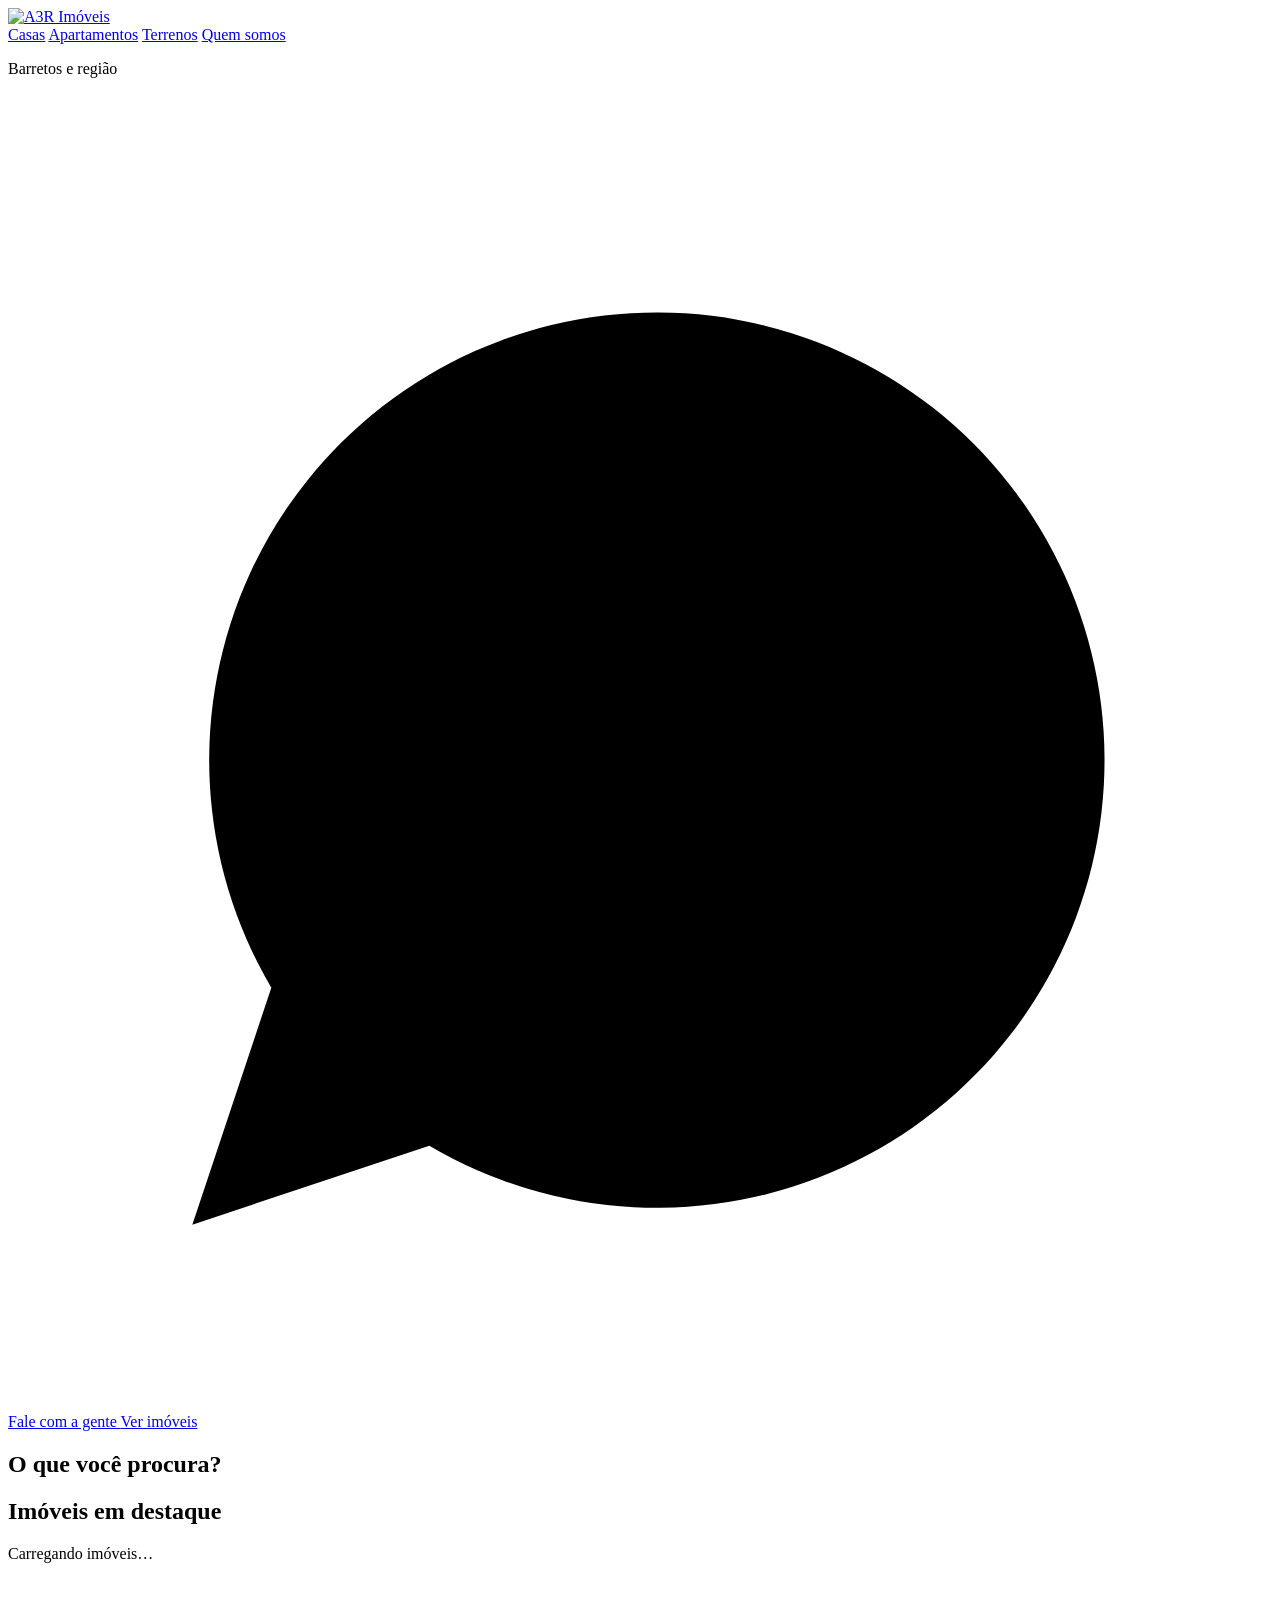
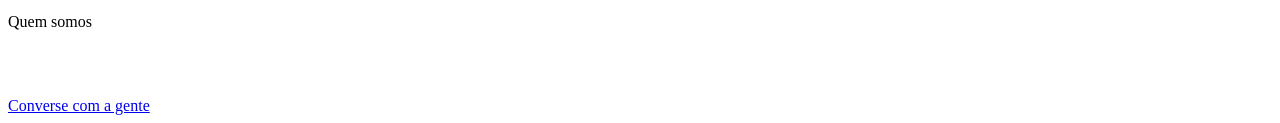
==== index.html @ 54f44afe "Add files via upload" ====
<!doctype html>
<html lang="pt-BR">
<head>
  <meta charset="utf-8">
  <meta name="viewport" content="width=device-width, initial-scale=1">
  <title>A3R Imóveis | Casas, apartamentos e terrenos em Barretos</title>
  <meta name="description" content="Casas, apartamentos e terrenos à venda em Barretos e região. Fale direto com um corretor pelo WhatsApp.">
  <meta property="og:title" content="A3R Imóveis | Barretos - SP">
  <meta property="og:description" content="Casas, apartamentos e terrenos à venda em Barretos e região.">
  <meta property="og:image" content="imagens/logo-horizontal.png">
  <meta property="og:type" content="website">
  <meta name="theme-color" content="#1F2C4C">
  <link rel="icon" href="imagens/icone-32.png" sizes="32x32">
  <link rel="apple-touch-icon" href="imagens/icone-180.png">
  <link rel="preconnect" href="https://fonts.googleapis.com">
  <link rel="preconnect" href="https://fonts.gstatic.com" crossorigin>
  <link href="https://fonts.googleapis.com/css2?family=Plus+Jakarta+Sans:wght@400;500;600;700;800&display=swap" rel="stylesheet">
  <link rel="stylesheet" href="css/estilo.css">
  <script src="js/site.js" defer></script>
</head>
<body data-pagina="inicio">
  <header class="topo">
    <div class="topo-in">
      <a class="marca" href="index.html"><img src="imagens/logo-topo.png" alt="A3R Imóveis"></a>
      <nav class="menu" aria-label="Menu principal">
        <a href="casas.html">Casas</a>
        <a href="apartamentos.html">Apartamentos</a>
        <a href="terrenos.html">Terrenos</a>
        <a href="#quem-somos">Quem somos</a>
      </nav>
    </div>
  </header>

  <main>
    <section class="hero">
      <div class="hero-in">
        <p class="sobretitulo">Barretos e região</p>
        <h1 id="hero-titulo">&nbsp;</h1>
        <p id="hero-texto" class="hero-texto"></p>
        <div class="hero-acoes">
          <a class="botao botao-whats" id="hero-whats" href="#" target="_blank" rel="noopener">
            <svg class="icone" viewBox="0 0 24 24" aria-hidden="true"><path d="M3.5 20.5 5 16a8.5 8.5 0 1 1 3 3z"/><path d="M9 9.5c0 3 2.5 5.5 5.5 5.5l1-1.5-2-1-1 1c-1-.5-2-1.5-2.5-2.5l1-1-1-2z"/></svg>
            Fale com a gente
          </a>
          <a class="botao botao-contorno" href="#destaques-titulo">Ver imóveis</a>
        </div>
      </div>
    </section>

    <section class="secao">
      <div class="conteudo">
        <h2 class="titulo-secao">O que você procura?</h2>
        <div class="categorias" id="categorias"></div>
      </div>
    </section>

    <section class="secao secao-clara">
      <div class="conteudo">
        <h2 class="titulo-secao" id="destaques-titulo">Imóveis em destaque</h2>
        <div id="destaques"><p class="carregando">Carregando imóveis…</p></div>
      </div>
    </section>

    <section class="secao" id="quem-somos">
      <div class="conteudo quem-somos">
        <img src="imagens/icone-512.png" alt="" class="quem-somos-simbolo" loading="lazy">
        <div>
          <p class="sobretitulo">Quem somos</p>
          <h2 class="titulo-secao" id="quem-somos-titulo">&nbsp;</h2>
          <div id="quem-somos-texto"></div>
          <a class="botao botao-whats" id="quem-somos-whats" href="#" target="_blank" rel="noopener">Converse com a gente</a>
        </div>
      </div>
    </section>
  </main>

  <footer class="rodape" id="rodape"></footer>
  <a class="whats-flutuante" id="whats-flutuante" href="#" target="_blank" rel="noopener" aria-label="Fale no WhatsApp"></a>
</body>
</html>
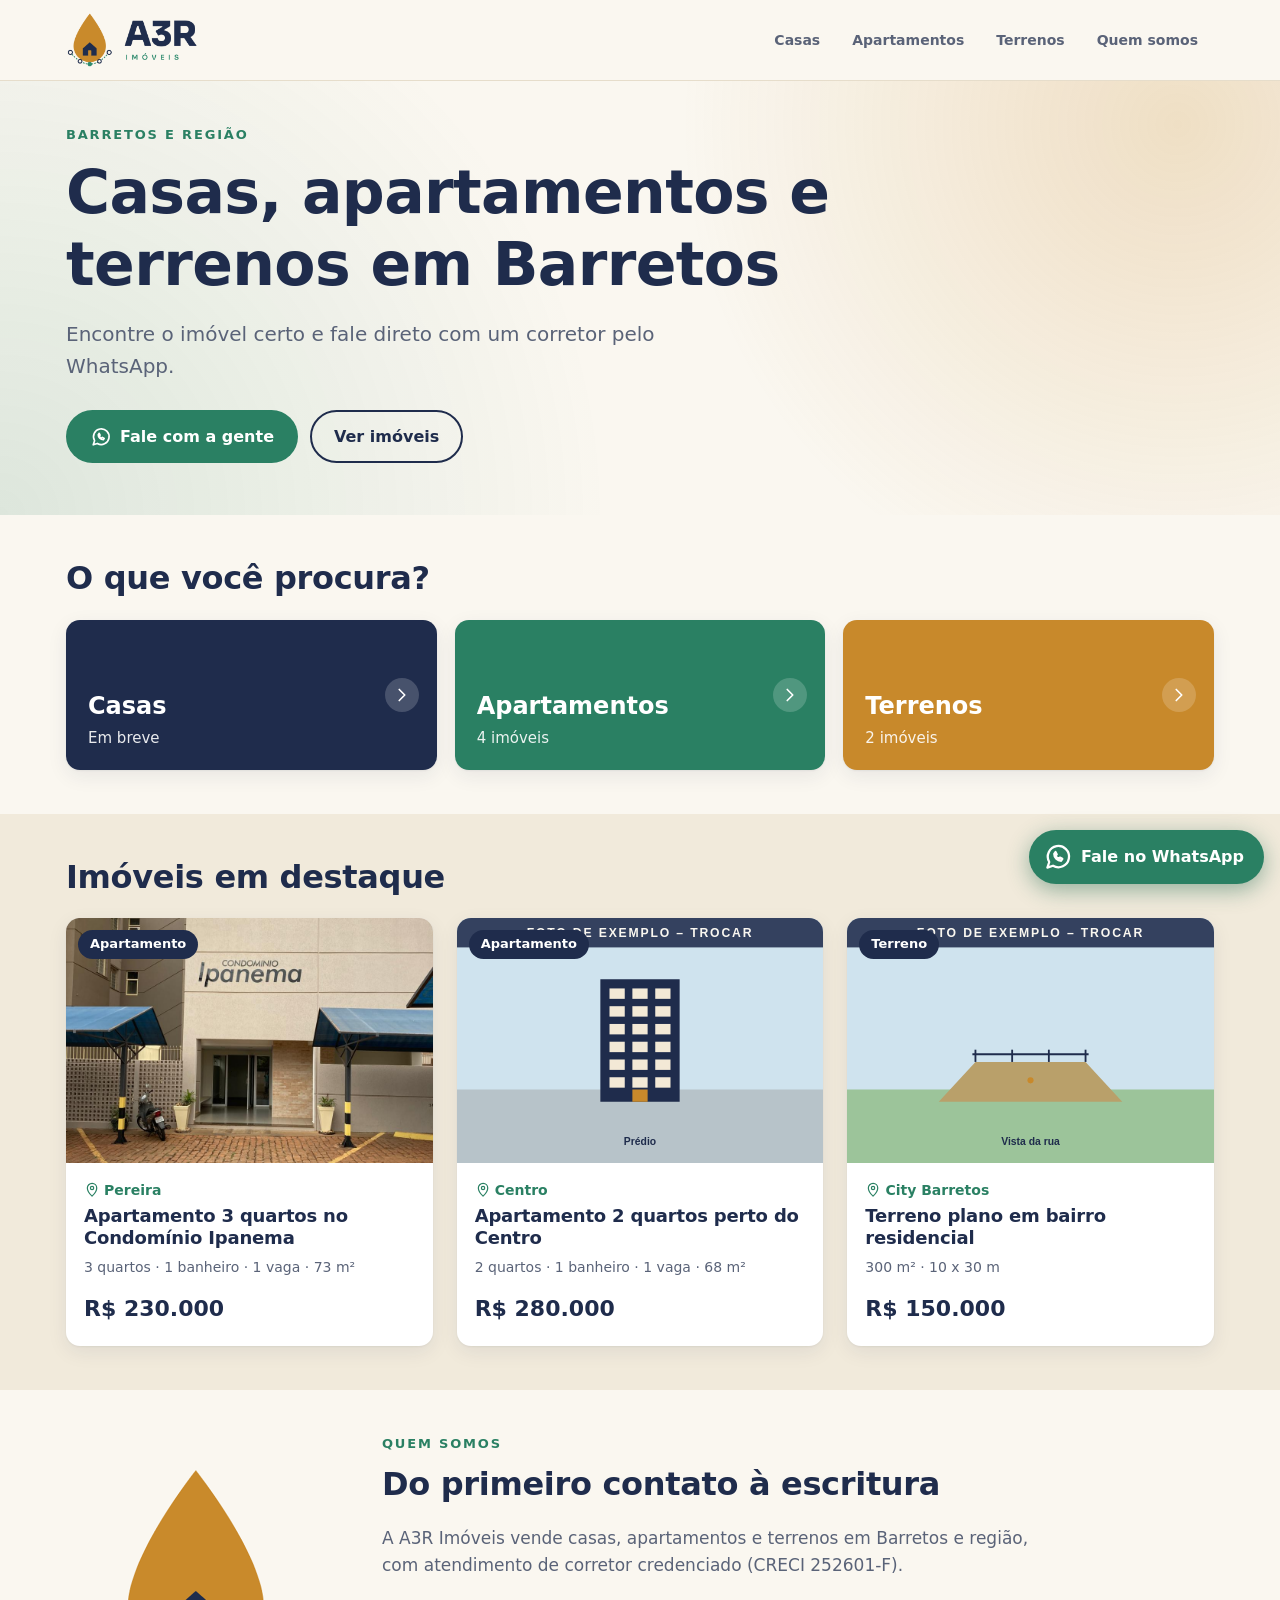
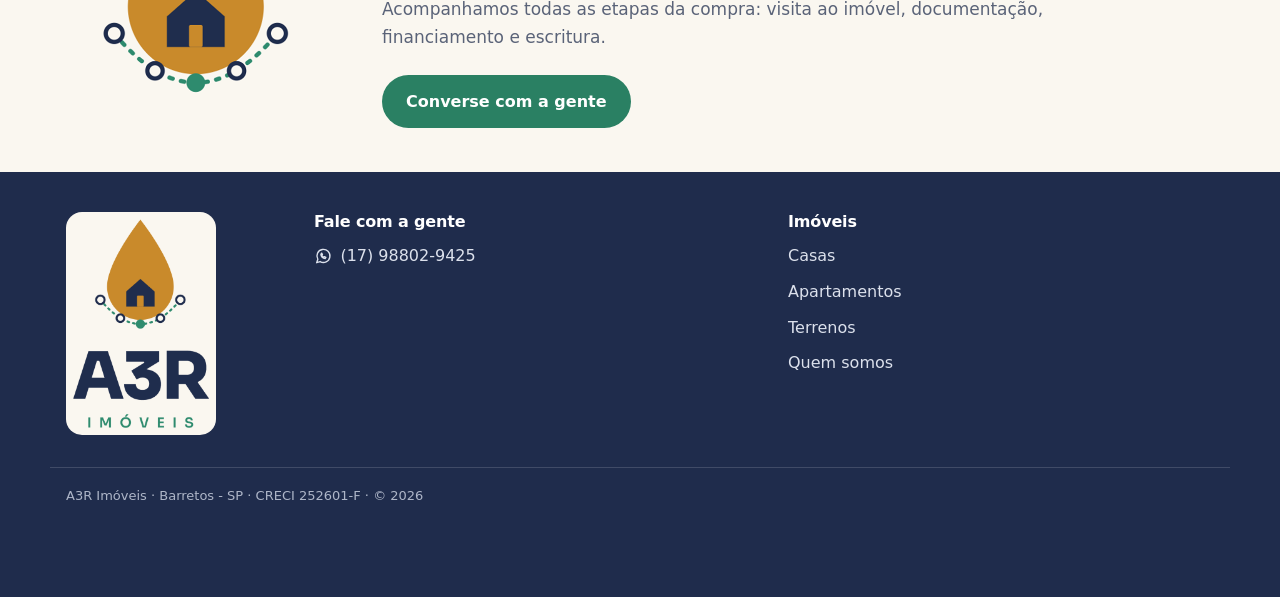
==== commit f1bfcaba: "Add files via upload" ====
--- a/index.html
+++ b/index.html
@@ -7,7 +7,7 @@
   <meta name="description" content="Casas, apartamentos e terrenos à venda em Barretos e região. Fale direto com um corretor pelo WhatsApp.">
   <meta property="og:title" content="A3R Imóveis | Barretos - SP">
   <meta property="og:description" content="Casas, apartamentos e terrenos à venda em Barretos e região.">
-  <meta property="og:image" content="imagens/logo-horizontal.png">
+  <meta property="og:image" content="https://a3rimoveis.com.br/imagens/logo-horizontal.png">
   <meta property="og:type" content="website">
   <meta name="theme-color" content="#1F2C4C">
   <link rel="icon" href="imagens/icone-32.png" sizes="32x32">
--- a/css/estilo.css
+++ b/css/estilo.css
@@ -0,0 +1,330 @@
+/* =====================================================================
+   A3R Imóveis — visual do site (cores da logo)
+   ===================================================================== */
+
+:root {
+  --creme: #FAF7F0;
+  --creme-escuro: #F1EADB;
+  --branco: #FFFFFF;
+  --marinho: #1F2C4C;
+  --marinho-claro: #2C3D66;
+  --ocre: #C8892B;
+  --ocre-claro: #F4E6CC;
+  --verde: #2A8063;
+  --verde-escuro: #1F684F;
+  --texto: #1F2C4C;
+  --texto-suave: #5A6378;
+  --linha: #E6DDCB;
+  --sombra: 0 1px 2px rgba(31, 44, 76, .06), 0 6px 20px rgba(31, 44, 76, .08);
+  --raio: 14px;
+  --largura: 1180px;
+}
+
+*, *::before, *::after { box-sizing: border-box; }
+
+html { scroll-behavior: smooth; -webkit-text-size-adjust: 100%; }
+section[id], h2[id] { scroll-margin-top: 96px; }
+
+body {
+  margin: 0;
+  background: var(--creme);
+  color: var(--texto);
+  font-family: "Plus Jakarta Sans", system-ui, -apple-system, "Segoe UI", sans-serif;
+  font-size: 16px;
+  line-height: 1.6;
+}
+
+img { max-width: 100%; display: block; }
+a { color: inherit; }
+h1, h2, h3 { line-height: 1.2; margin: 0; letter-spacing: -.01em; }
+p { margin: 0 0 1em; }
+
+.icone {
+  width: 1.15em; height: 1.15em; flex: none;
+  fill: none; stroke: currentColor; stroke-width: 1.8; stroke-linecap: round; stroke-linejoin: round;
+}
+
+.conteudo { max-width: var(--largura); margin: 0 auto; padding: 0 16px; }
+
+/* ---------- Topo ---------- */
+
+.topo {
+  position: sticky; top: 0; z-index: 20;
+  background: rgba(250, 247, 240, .96);
+  backdrop-filter: blur(8px);
+  border-bottom: 1px solid var(--linha);
+}
+.topo-in {
+  max-width: var(--largura); margin: 0 auto; padding: 10px 16px 0;
+  display: flex; flex-direction: column; gap: 6px;
+}
+.marca img { height: 46px; width: auto; }
+.menu {
+  display: flex; gap: 0; overflow-x: auto; scrollbar-width: none;
+  margin: 0 -16px; padding: 0 8px;
+}
+.menu::-webkit-scrollbar { display: none; }
+.menu a {
+  flex: none; padding: 10px 7px; text-decoration: none; font-weight: 600; font-size: 14px;
+  color: var(--texto-suave); border-bottom: 3px solid transparent;
+}
+.menu a:hover { color: var(--marinho); }
+.menu a.ativo { color: var(--marinho); border-bottom-color: var(--ocre); }
+
+@media (min-width: 760px) {
+  .topo-in { flex-direction: row; align-items: center; justify-content: space-between; padding: 12px 16px; }
+  .marca img { height: 56px; }
+  .menu { margin: 0; padding: 0; }
+  .menu a { border-bottom: 0; border-radius: 999px; padding: 8px 16px; }
+  .menu a.ativo { background: var(--ocre-claro); }
+}
+
+/* ---------- Botões ---------- */
+
+.botao {
+  display: inline-flex; align-items: center; justify-content: center; gap: 8px;
+  min-height: 50px; padding: 12px 22px; border-radius: 999px; border: 2px solid transparent;
+  font: inherit; font-weight: 700; font-size: 16px; text-decoration: none; cursor: pointer;
+  background: var(--marinho); color: var(--branco);
+  transition: background .15s, transform .15s;
+}
+.botao:hover { background: var(--marinho-claro); }
+.botao:active { transform: scale(.98); }
+.botao-whats { background: var(--verde); }
+.botao-whats:hover { background: var(--verde-escuro); }
+.botao-contorno { background: transparent; color: var(--marinho); border-color: var(--marinho); }
+.botao-contorno:hover { background: var(--marinho); color: var(--branco); }
+.botao .icone { width: 22px; height: 22px; }
+
+/* ---------- Página inicial ---------- */
+
+.hero {
+  background:
+    radial-gradient(circle at 92% 10%, rgba(200, 137, 43, .22), transparent 40%),
+    radial-gradient(circle at 0% 100%, rgba(42, 128, 99, .14), transparent 45%),
+    var(--creme);
+  padding: 44px 0 52px;
+}
+.hero-in { max-width: var(--largura); margin: 0 auto; padding: 0 16px; }
+.sobretitulo {
+  color: var(--verde); font-weight: 700; font-size: 13px; letter-spacing: .14em; text-transform: uppercase; margin-bottom: 10px;
+}
+.hero h1 { font-size: clamp(32px, 8vw, 60px); font-weight: 800; max-width: 14em; }
+.hero-texto { font-size: clamp(17px, 2.4vw, 20px); color: var(--texto-suave); max-width: 34em; margin: 18px 0 28px; }
+.hero-acoes { display: flex; flex-wrap: wrap; gap: 12px; }
+@media (max-width: 480px) { .hero-acoes .botao { flex: 1 1 100%; } }
+
+.secao { padding: 44px 0; }
+.secao-clara { background: var(--creme-escuro); }
+.titulo-secao { font-size: clamp(24px, 4.5vw, 32px); font-weight: 800; margin-bottom: 22px; }
+.titulo-pagina { font-size: clamp(28px, 6vw, 40px); font-weight: 800; }
+.lista-qtd { color: var(--texto-suave); margin: 6px 0 24px; min-height: 1.6em; }
+
+.categorias { display: grid; gap: 12px; }
+@media (min-width: 700px) { .categorias { grid-template-columns: repeat(3, 1fr); gap: 18px; } }
+.categoria {
+  position: relative; display: flex; flex-direction: column; justify-content: flex-end;
+  min-height: 108px; padding: 20px 22px; border-radius: var(--raio);
+  text-decoration: none; color: var(--branco); overflow: hidden;
+  box-shadow: var(--sombra); transition: transform .15s;
+}
+.categoria:hover { transform: translateY(-3px); }
+.categoria-casa { background: var(--marinho); }
+.categoria-apartamento { background: var(--verde); }
+.categoria-terreno { background: var(--ocre); }
+.categoria-nome { font-size: 24px; font-weight: 800; }
+.categoria-qtd { opacity: .9; font-size: 15px; }
+.categoria .icone {
+  position: absolute; right: 18px; top: 50%; transform: translateY(-50%);
+  width: 34px; height: 34px; padding: 6px; border-radius: 50%; background: rgba(255, 255, 255, .18);
+}
+@media (min-width: 700px) { .categoria { min-height: 150px; } }
+
+.quem-somos { display: grid; gap: 24px; align-items: center; }
+.quem-somos-simbolo { width: 120px; border-radius: 24px; }
+#quem-somos-texto { color: var(--texto-suave); font-size: 17px; max-width: 40em; margin-bottom: 24px; }
+@media (min-width: 760px) {
+  .quem-somos { grid-template-columns: 260px 1fr; gap: 56px; }
+  .quem-somos-simbolo { width: 260px; }
+}
+
+/* ---------- Cartões de imóvel ---------- */
+
+.grade { display: grid; gap: 18px; grid-template-columns: 1fr; }
+@media (min-width: 620px) { .grade { grid-template-columns: repeat(2, 1fr); } }
+@media (min-width: 980px) { .grade { grid-template-columns: repeat(3, 1fr); gap: 24px; } }
+
+.cartao {
+  display: flex; flex-direction: column; background: var(--branco); border-radius: var(--raio);
+  overflow: hidden; text-decoration: none; box-shadow: var(--sombra); transition: transform .15s, box-shadow .15s;
+}
+.cartao:hover { transform: translateY(-3px); box-shadow: 0 2px 4px rgba(31, 44, 76, .08), 0 14px 32px rgba(31, 44, 76, .12); }
+.cartao-foto { position: relative; aspect-ratio: 3 / 2; overflow: hidden; background: var(--creme-escuro); }
+.cartao-foto img { width: 100%; height: 100%; object-fit: cover; }
+.selo {
+  position: absolute; left: 12px; top: 12px; padding: 4px 12px; border-radius: 999px;
+  background: var(--marinho); color: var(--branco); font-size: 13px; font-weight: 700;
+}
+.selo-claro { position: static; display: inline-block; background: var(--ocre-claro); color: var(--marinho); }
+.cartao-corpo { padding: 16px 18px 20px; display: flex; flex-direction: column; flex: 1; }
+.cartao-bairro { display: flex; align-items: center; gap: 4px; color: var(--verde); font-weight: 600; font-size: 14px; margin-bottom: 4px; }
+.cartao h3 { font-size: 18px; font-weight: 700; margin-bottom: 8px; }
+.cartao-resumo { color: var(--texto-suave); font-size: 14px; margin-bottom: 12px; }
+.cartao-preco { margin: auto 0 0; font-size: 22px; font-weight: 800; color: var(--marinho); }
+
+.sem-foto {
+  display: grid; place-items: center; width: 100%; height: 100%; min-height: 100%;
+  color: var(--texto-suave); font-weight: 600; background: var(--creme-escuro);
+}
+.sem-foto-grande { aspect-ratio: 3 / 2; border-radius: var(--raio); }
+
+.vazio, .carregando {
+  padding: 28px; border-radius: var(--raio); background: var(--branco); color: var(--texto-suave);
+  text-align: center; box-shadow: var(--sombra);
+}
+.carregando { box-shadow: none; background: transparent; }
+
+/* ---------- Página do anúncio ---------- */
+
+.secao-anuncio { padding-top: 16px; padding-bottom: 110px; }
+@media (min-width: 900px) { .secao-anuncio { padding-bottom: 60px; } }
+
+.trilha { display: flex; align-items: center; gap: 4px; font-size: 14px; color: var(--texto-suave); margin-bottom: 14px; flex-wrap: wrap; }
+.trilha a { text-decoration: none; font-weight: 600; }
+.trilha a:hover { text-decoration: underline; }
+.trilha .icone { width: 14px; height: 14px; }
+
+.anuncio-grade { display: grid; gap: 22px; }
+@media (min-width: 900px) {
+  .anuncio-grade { grid-template-columns: minmax(0, 1.5fr) minmax(0, 1fr); gap: 40px; align-items: start; }
+  .anuncio-info { position: sticky; top: 104px; }
+}
+.anuncio-fotos { min-width: 0; margin: 0 -16px; }
+@media (min-width: 620px) { .anuncio-fotos { margin: 0; } }
+
+.galeria { position: relative; }
+.galeria-trilho {
+  display: flex; overflow-x: auto; scroll-snap-type: x mandatory; scrollbar-width: none;
+  aspect-ratio: 3 / 2; background: var(--creme-escuro);
+}
+@media (min-width: 620px) { .galeria-trilho { border-radius: var(--raio); } }
+.galeria-trilho::-webkit-scrollbar { display: none; }
+.galeria-item { flex: 0 0 100%; scroll-snap-align: start; padding: 0; border: 0; background: none; cursor: zoom-in; }
+.galeria-item img { width: 100%; height: 100%; object-fit: cover; }
+.galeria-seta, .tela-cheia button {
+  position: absolute; top: 50%; transform: translateY(-50%);
+  display: grid; place-items: center; width: 44px; height: 44px; border-radius: 50%; border: 0;
+  background: rgba(255, 255, 255, .92); color: var(--marinho); cursor: pointer; box-shadow: var(--sombra);
+}
+.galeria-seta .icone, .tela-cheia .icone { width: 22px; height: 22px; stroke-width: 2.4; }
+.galeria-anterior { left: 12px; }
+.galeria-proxima { right: 12px; }
+.galeria-contador {
+  position: absolute; right: 12px; bottom: 12px; padding: 3px 10px; border-radius: 999px;
+  background: rgba(31, 44, 76, .8); color: var(--branco); font-size: 13px; font-weight: 600;
+}
+.miniaturas { display: flex; gap: 8px; margin-top: 10px; overflow-x: auto; padding: 2px 16px; }
+@media (min-width: 620px) { .miniaturas { padding: 2px 0; } }
+.miniaturas button {
+  flex: none; width: 84px; aspect-ratio: 3 / 2; padding: 0; border: 3px solid transparent; border-radius: 10px;
+  overflow: hidden; cursor: pointer; background: none; opacity: .65;
+}
+.miniaturas button.ativa { border-color: var(--ocre); opacity: 1; }
+.miniaturas img { width: 100%; height: 100%; object-fit: cover; }
+
+.anuncio-info h1 { font-size: clamp(26px, 5vw, 34px); font-weight: 800; margin: 12px 0 8px; }
+.anuncio-local { display: flex; align-items: center; gap: 6px; color: var(--texto-suave); margin-bottom: 14px; }
+.anuncio-preco { font-size: clamp(30px, 6vw, 38px); font-weight: 800; color: var(--marinho); margin-bottom: 18px; }
+
+.caracteristicas {
+  list-style: none; margin: 0 0 22px; padding: 0;
+  display: grid; grid-template-columns: repeat(auto-fill, minmax(120px, 1fr)); gap: 10px;
+}
+.caracteristicas li {
+  display: grid; grid-template-columns: auto 1fr; column-gap: 10px; align-items: center;
+  padding: 12px 14px; background: var(--branco); border-radius: 12px; border: 1px solid var(--linha);
+}
+.caracteristicas .icone { grid-row: span 2; width: 26px; height: 26px; color: var(--ocre); }
+.caracteristicas strong { font-size: 18px; line-height: 1.2; }
+.caracteristicas span { font-size: 13px; color: var(--texto-suave); }
+
+.anuncio-acoes { display: flex; flex-wrap: wrap; gap: 10px; }
+.anuncio-acoes .botao { flex: 1 1 220px; }
+
+.anuncio-descricao {
+  margin-top: 32px; padding: 24px; background: var(--branco); border-radius: var(--raio); border: 1px solid var(--linha);
+  max-width: 760px; font-size: 17px;
+}
+.anuncio-descricao h2, .parecidos h2 { font-size: 22px; font-weight: 800; margin-bottom: 14px; }
+.anuncio-descricao p:last-child { margin-bottom: 0; }
+.parecidos { margin-top: 44px; }
+
+.indisponivel { text-align: center; padding: 60px 0; }
+.indisponivel h1 { font-size: 30px; margin-bottom: 10px; }
+.indisponivel p { color: var(--texto-suave); }
+
+/* Barra fixa no celular, com preço e WhatsApp */
+.barra-fixa {
+  position: fixed; left: 0; right: 0; bottom: 0; z-index: 30;
+  display: flex; align-items: center; justify-content: space-between; gap: 12px;
+  padding: 10px 16px calc(10px + env(safe-area-inset-bottom));
+  background: var(--branco); border-top: 1px solid var(--linha); box-shadow: 0 -6px 20px rgba(31, 44, 76, .1);
+}
+.barra-fixa span { display: block; font-size: 12px; color: var(--texto-suave); }
+.barra-fixa strong { font-size: 20px; font-weight: 800; }
+.barra-fixa .botao { min-height: 46px; padding: 10px 18px; }
+@media (min-width: 900px) { .barra-fixa { display: none; } }
+body[data-pagina="imovel"] .whats-flutuante { display: none; }
+@media (min-width: 900px) { body[data-pagina="imovel"] .whats-flutuante { display: inline-flex; } }
+
+/* Fotos em tela cheia */
+.tela-cheia {
+  width: 100vw; height: 100dvh; max-width: none; max-height: none; margin: 0; padding: 0; border: 0;
+  background: rgba(12, 18, 33, .96);
+}
+.tela-cheia::backdrop { background: rgba(12, 18, 33, .96); }
+.tela-trilho { display: flex; height: 100%; overflow-x: auto; scroll-snap-type: x mandatory; scrollbar-width: none; }
+.tela-trilho::-webkit-scrollbar { display: none; }
+.tela-item { flex: 0 0 100%; scroll-snap-align: start; display: grid; place-items: center; padding: 60px 8px; }
+.tela-item img { max-width: 100%; max-height: 100%; object-fit: contain; }
+.tela-cheia .tela-fechar { top: 16px; right: 16px; transform: none; }
+.tela-cheia .tela-anterior { left: 12px; }
+.tela-cheia .tela-proxima { right: 12px; }
+.tela-cheia.uma-foto .tela-anterior, .tela-cheia.uma-foto .tela-proxima { display: none; }
+
+/* ---------- Rodapé ---------- */
+
+.rodape { background: var(--marinho); color: #DCE1EC; padding: 40px 0 24px; }
+.rodape-in {
+  max-width: var(--largura); margin: 0 auto; padding: 0 16px;
+  display: grid; gap: 28px;
+}
+@media (min-width: 760px) { .rodape-in { grid-template-columns: 200px 1fr 1fr; gap: 48px; align-items: start; } }
+.rodape-logo { width: 150px; border-radius: 16px; }
+.rodape h2 { color: var(--branco); font-size: 16px; margin-bottom: 12px; }
+.rodape-contatos, .rodape-menu { display: flex; flex-direction: column; gap: 10px; }
+.rodape a { display: inline-flex; align-items: center; gap: 8px; text-decoration: none; }
+.rodape a:hover { color: var(--branco); text-decoration: underline; }
+.rodape-final {
+  max-width: var(--largura); margin: 32px auto 0; padding: 18px 16px 0; border-top: 1px solid rgba(255, 255, 255, .15);
+  font-size: 13px; color: #AEB6C8;
+}
+body:not([data-pagina="imovel"]) .rodape { padding-bottom: 90px; }
+@media (min-width: 760px) { body .rodape { padding-bottom: 24px; } }
+
+/* ---------- Botão flutuante do WhatsApp ---------- */
+
+.whats-flutuante {
+  position: fixed; right: 16px; bottom: calc(16px + env(safe-area-inset-bottom)); z-index: 25;
+  display: inline-flex; align-items: center; gap: 8px;
+  padding: 14px; border-radius: 999px; background: var(--verde); color: var(--branco);
+  text-decoration: none; font-weight: 700; box-shadow: 0 6px 22px rgba(31, 104, 79, .45);
+  transition: background .15s, transform .15s;
+}
+.whats-flutuante:hover { background: var(--verde-escuro); transform: translateY(-2px); }
+.whats-flutuante .icone { width: 30px; height: 30px; }
+.whats-flutuante span { display: none; }
+@media (min-width: 760px) { .whats-flutuante { padding: 12px 20px 12px 14px; } .whats-flutuante span { display: inline; } }
+
+:focus-visible { outline: 3px solid var(--ocre); outline-offset: 2px; }
+@media (prefers-reduced-motion: reduce) { * { transition: none !important; scroll-behavior: auto !important; } }
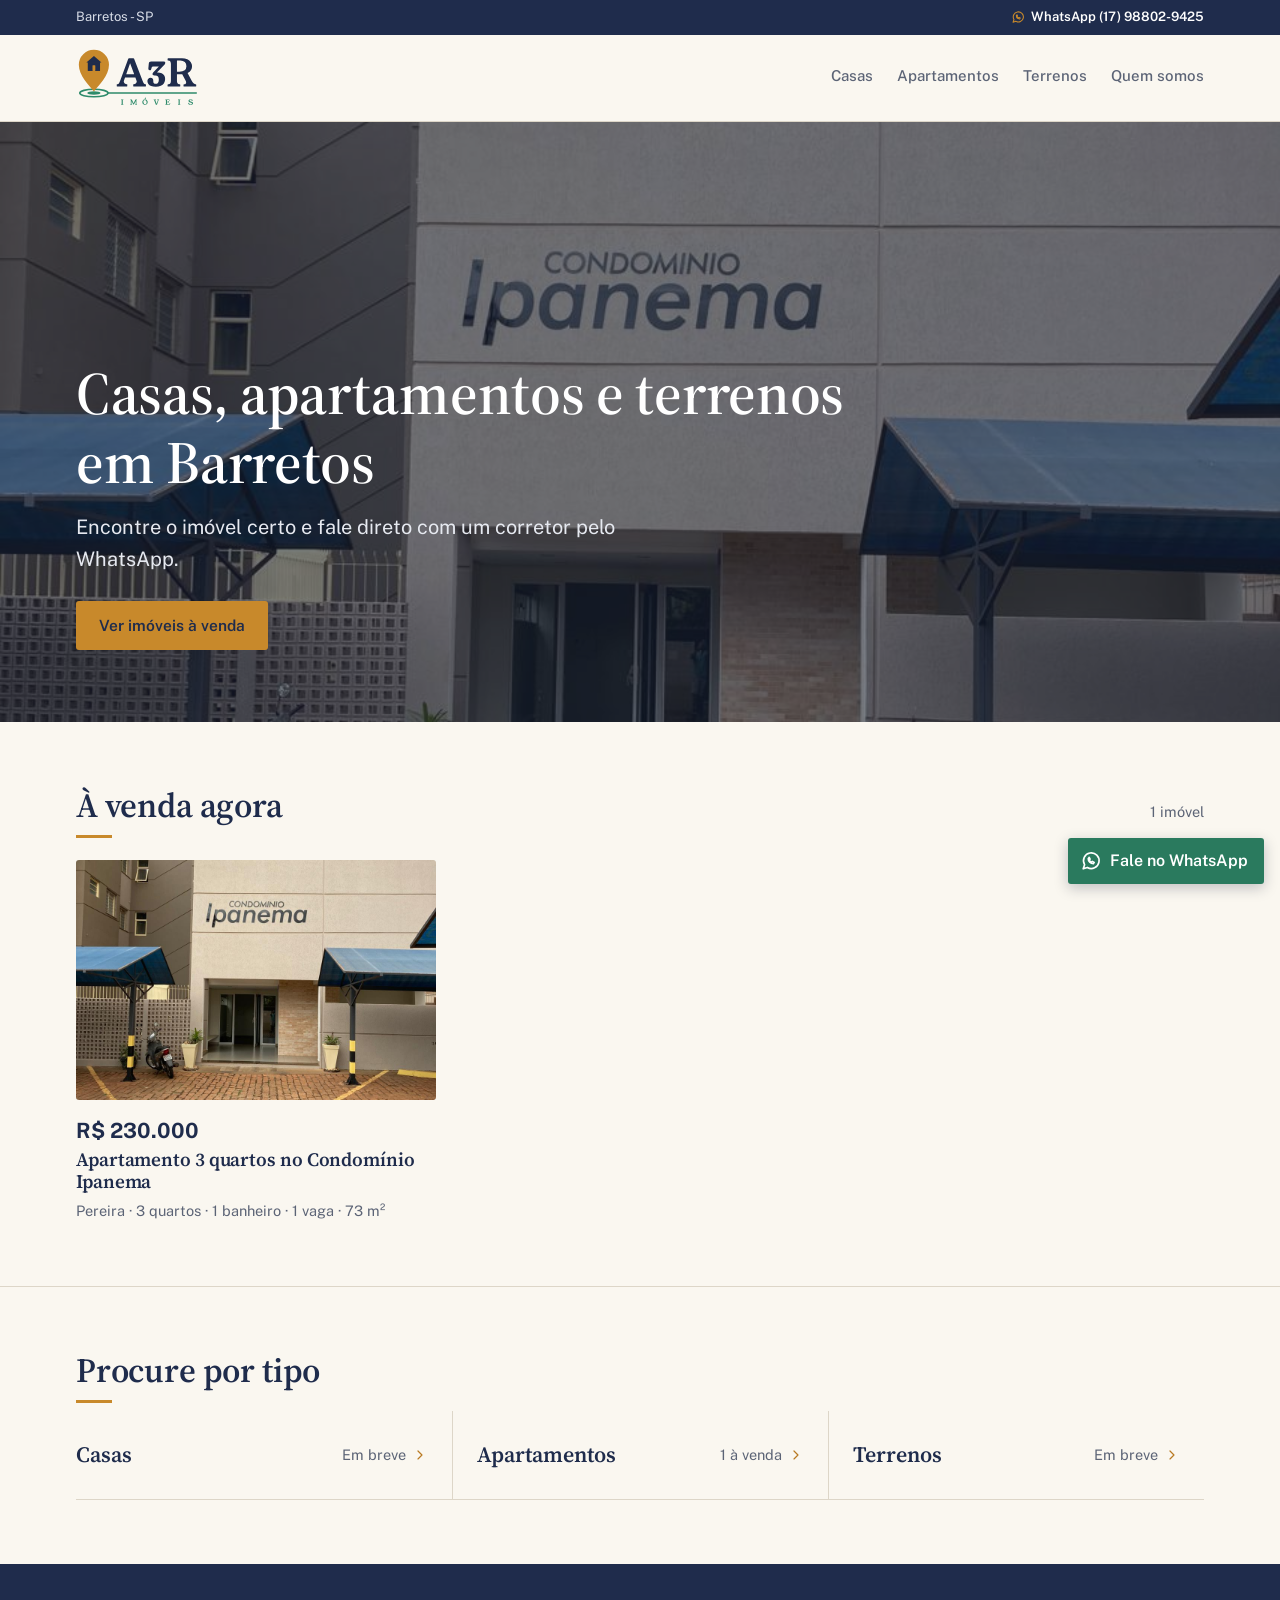
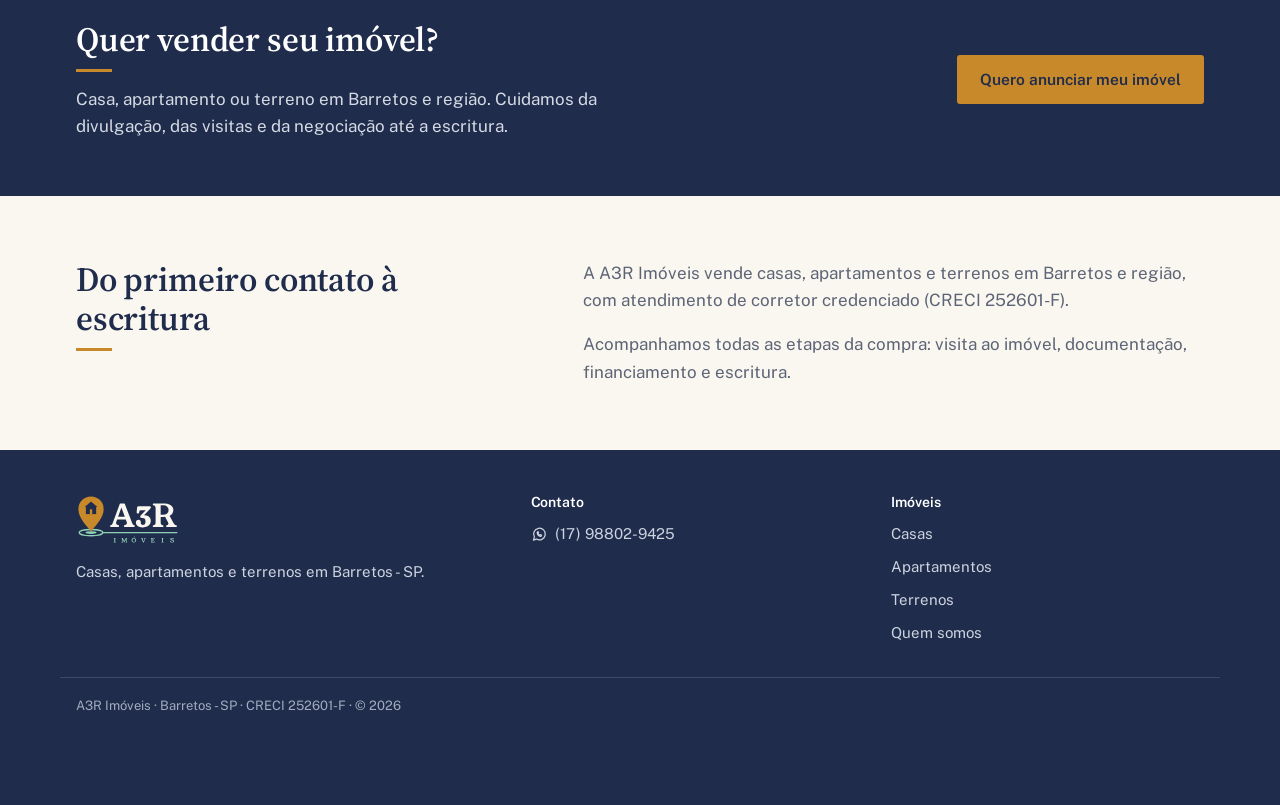
==== commit 615d843b: "Add files via upload" ====
--- a/index.html
+++ b/index.html
@@ -7,21 +7,23 @@
   <meta name="description" content="Casas, apartamentos e terrenos à venda em Barretos e região. Fale direto com um corretor pelo WhatsApp.">
   <meta property="og:title" content="A3R Imóveis | Barretos - SP">
   <meta property="og:description" content="Casas, apartamentos e terrenos à venda em Barretos e região.">
-  <meta property="og:image" content="https://a3rimoveis.com.br/imagens/logo-horizontal.png">
+  <meta property="og:image" content="https://a3rimoveis.com.br/imagens/logo-nova/compartilhar.png">
   <meta property="og:type" content="website">
   <meta name="theme-color" content="#1F2C4C">
-  <link rel="icon" href="imagens/icone-32.png" sizes="32x32">
-  <link rel="apple-touch-icon" href="imagens/icone-180.png">
+  <link rel="icon" href="imagens/logo-nova/simbolo.svg" type="image/svg+xml">
+  <link rel="icon" href="imagens/logo-nova/icone-32.png" sizes="32x32">
+  <link rel="apple-touch-icon" href="imagens/logo-nova/icone-180.png">
   <link rel="preconnect" href="https://fonts.googleapis.com">
   <link rel="preconnect" href="https://fonts.gstatic.com" crossorigin>
-  <link href="https://fonts.googleapis.com/css2?family=Plus+Jakarta+Sans:wght@400;500;600;700;800&display=swap" rel="stylesheet">
+  <link href="https://fonts.googleapis.com/css2?family=Public+Sans:wght@400;500;600;700&family=Source+Serif+4:opsz,wght@8..60,600;8..60,700&display=swap" rel="stylesheet">
   <link rel="stylesheet" href="css/estilo.css">
   <script src="js/site.js" defer></script>
 </head>
 <body data-pagina="inicio">
+  <div class="faixa" id="faixa"></div>
   <header class="topo">
     <div class="topo-in">
-      <a class="marca" href="index.html"><img src="imagens/logo-topo.png" alt="A3R Imóveis"></a>
+      <a class="marca" href="index.html"><img src="imagens/logo-nova/logo-horizontal.svg" alt="A3R Imóveis"></a>
       <nav class="menu" aria-label="Menu principal">
         <a href="casas.html">Casas</a>
         <a href="apartamentos.html">Apartamentos</a>
@@ -32,44 +34,48 @@
   </header>
 
   <main>
-    <section class="hero">
-      <div class="hero-in">
-        <p class="sobretitulo">Barretos e região</p>
+    <section class="abertura">
+      <div class="abertura-foto" id="abertura-foto"></div>
+      <div class="conteudo abertura-in">
         <h1 id="hero-titulo">&nbsp;</h1>
-        <p id="hero-texto" class="hero-texto"></p>
-        <div class="hero-acoes">
-          <a class="botao botao-whats" id="hero-whats" href="#" target="_blank" rel="noopener">
-            <svg class="icone" viewBox="0 0 24 24" aria-hidden="true"><path d="M3.5 20.5 5 16a8.5 8.5 0 1 1 3 3z"/><path d="M9 9.5c0 3 2.5 5.5 5.5 5.5l1-1.5-2-1-1 1c-1-.5-2-1.5-2.5-2.5l1-1-1-2z"/></svg>
-            Fale com a gente
-          </a>
-          <a class="botao botao-contorno" href="#destaques-titulo">Ver imóveis</a>
+        <p id="hero-texto" class="abertura-texto"></p>
+        <div class="abertura-acoes">
+          <a class="botao botao-destaque" href="#destaques-titulo">Ver imóveis à venda</a>
         </div>
       </div>
     </section>
 
     <section class="secao">
       <div class="conteudo">
-        <h2 class="titulo-secao">O que você procura?</h2>
-        <div class="categorias" id="categorias"></div>
-      </div>
-    </section>
-
-    <section class="secao secao-clara">
-      <div class="conteudo">
-        <h2 class="titulo-secao" id="destaques-titulo">Imóveis em destaque</h2>
+        <div class="cabecalho-secao">
+          <h2 class="titulo-secao" id="destaques-titulo">À venda agora</h2>
+          <span id="destaques-qtd"></span>
+        </div>
         <div id="destaques"><p class="carregando">Carregando imóveis…</p></div>
       </div>
     </section>
 
+    <section class="secao secao-borda">
+      <div class="conteudo">
+        <h2 class="titulo-secao">Procure por tipo</h2>
+        <nav class="tipos" id="categorias" aria-label="Tipos de imóvel"></nav>
+      </div>
+    </section>
+
+    <section class="vender">
+      <div class="conteudo vender-in">
+        <div>
+          <h2 class="titulo-secao" id="vender-titulo">&nbsp;</h2>
+          <p class="vender-texto" id="vender-texto"></p>
+        </div>
+        <a class="botao botao-destaque" id="vender-whats" href="#" target="_blank" rel="noopener">Quero anunciar meu imóvel</a>
+      </div>
+    </section>
+
     <section class="secao" id="quem-somos">
-      <div class="conteudo quem-somos">
-        <img src="imagens/icone-512.png" alt="" class="quem-somos-simbolo" loading="lazy">
-        <div>
-          <p class="sobretitulo">Quem somos</p>
-          <h2 class="titulo-secao" id="quem-somos-titulo">&nbsp;</h2>
-          <div id="quem-somos-texto"></div>
-          <a class="botao botao-whats" id="quem-somos-whats" href="#" target="_blank" rel="noopener">Converse com a gente</a>
-        </div>
+      <div class="conteudo sobre">
+        <h2 class="titulo-secao" id="quem-somos-titulo">&nbsp;</h2>
+        <div class="sobre-texto" id="quem-somos-texto"></div>
       </div>
     </section>
   </main>
--- a/css/estilo.css
+++ b/css/estilo.css
@@ -1,203 +1,215 @@
 /* =====================================================================
-   A3R Imóveis — visual do site (cores da logo)
+   A3R Imóveis — visual do site
+   Títulos: Source Serif 4 · Texto: Public Sans
+   Cores da logo usadas com moderação: azul-marinho para texto e
+   estrutura, ocre só como detalhe, verde só para o WhatsApp.
    ===================================================================== */
 
 :root {
-  --creme: #FAF7F0;
-  --creme-escuro: #F1EADB;
+  --papel: #FAF7F0; /* mesmo tom do fundo da logo */
+  --papel-escuro: #F2EEE4;
   --branco: #FFFFFF;
   --marinho: #1F2C4C;
-  --marinho-claro: #2C3D66;
-  --ocre: #C8892B;
-  --ocre-claro: #F4E6CC;
-  --verde: #2A8063;
-  --verde-escuro: #1F684F;
+  --marinho-escuro: #172139;
+  --ocre: #B97A22;      /* ocre para linhas e detalhes sobre o fundo claro */
+  --ocre-logo: #C8892B; /* ocre exato da logo, para fundos */
+  --verde: #2A7A5E;
+  --verde-escuro: #1F6049;
   --texto: #1F2C4C;
-  --texto-suave: #5A6378;
-  --linha: #E6DDCB;
-  --sombra: 0 1px 2px rgba(31, 44, 76, .06), 0 6px 20px rgba(31, 44, 76, .08);
-  --raio: 14px;
-  --largura: 1180px;
+  --texto-suave: #5C6476;
+  --linha: #DDD6C8;
+  --linha-forte: #C9BFAD;
+  --raio: 3px;
+  --largura: 1160px;
+  --serif: "Source Serif 4", Georgia, "Times New Roman", serif;
+  --sans: "Public Sans", system-ui, -apple-system, "Segoe UI", sans-serif;
 }
 
 *, *::before, *::after { box-sizing: border-box; }
 
 html { scroll-behavior: smooth; -webkit-text-size-adjust: 100%; }
-section[id], h2[id] { scroll-margin-top: 96px; }
+section[id], h2[id] { scroll-margin-top: 110px; }
 
 body {
   margin: 0;
-  background: var(--creme);
+  background: var(--papel);
   color: var(--texto);
-  font-family: "Plus Jakarta Sans", system-ui, -apple-system, "Segoe UI", sans-serif;
+  font-family: var(--sans);
   font-size: 16px;
   line-height: 1.6;
 }
 
 img { max-width: 100%; display: block; }
 a { color: inherit; }
-h1, h2, h3 { line-height: 1.2; margin: 0; letter-spacing: -.01em; }
+h1, h2, h3 { font-family: var(--serif); font-weight: 600; line-height: 1.15; margin: 0; letter-spacing: -.005em; }
 p { margin: 0 0 1em; }
 
 .icone {
-  width: 1.15em; height: 1.15em; flex: none;
+  width: 1.1em; height: 1.1em; flex: none;
   fill: none; stroke: currentColor; stroke-width: 1.8; stroke-linecap: round; stroke-linejoin: round;
 }
 
 .conteudo { max-width: var(--largura); margin: 0 auto; padding: 0 16px; }
+
+/* ---------- Faixa de contato (acima do topo) ---------- */
+
+.faixa { background: var(--marinho); color: #D9DEE8; font-size: 13px; }
+.faixa-in {
+  max-width: var(--largura); margin: 0 auto; padding: 7px 16px;
+  display: flex; justify-content: space-between; align-items: center; gap: 12px;
+}
+.faixa a { color: var(--branco); text-decoration: none; font-weight: 600; display: inline-flex; align-items: center; gap: 6px; }
+.faixa a:hover { text-decoration: underline; }
+.faixa .icone { color: var(--ocre-logo); }
 
 /* ---------- Topo ---------- */
 
 .topo {
   position: sticky; top: 0; z-index: 20;
-  background: rgba(250, 247, 240, .96);
-  backdrop-filter: blur(8px);
+  background: var(--papel);
   border-bottom: 1px solid var(--linha);
 }
 .topo-in {
   max-width: var(--largura); margin: 0 auto; padding: 10px 16px 0;
-  display: flex; flex-direction: column; gap: 6px;
-}
-.marca img { height: 46px; width: auto; }
-.menu {
-  display: flex; gap: 0; overflow-x: auto; scrollbar-width: none;
-  margin: 0 -16px; padding: 0 8px;
-}
+  display: flex; flex-direction: column; gap: 4px;
+}
+.marca { display: block; }
+.marca img { height: 54px; width: auto; }
+.menu { display: flex; overflow-x: auto; scrollbar-width: none; margin: 0 -16px; padding: 0 9px; }
 .menu::-webkit-scrollbar { display: none; }
 .menu a {
-  flex: none; padding: 10px 7px; text-decoration: none; font-weight: 600; font-size: 14px;
-  color: var(--texto-suave); border-bottom: 3px solid transparent;
+  flex: none; padding: 10px 7px 11px; text-decoration: none; font-weight: 500; font-size: 14.5px;
+  color: var(--texto-suave); border-bottom: 2px solid transparent;
 }
 .menu a:hover { color: var(--marinho); }
-.menu a.ativo { color: var(--marinho); border-bottom-color: var(--ocre); }
+.menu a.ativo { color: var(--marinho); border-bottom-color: var(--ocre); font-weight: 600; }
 
 @media (min-width: 760px) {
-  .topo-in { flex-direction: row; align-items: center; justify-content: space-between; padding: 12px 16px; }
-  .marca img { height: 56px; }
-  .menu { margin: 0; padding: 0; }
-  .menu a { border-bottom: 0; border-radius: 999px; padding: 8px 16px; }
-  .menu a.ativo { background: var(--ocre-claro); }
+  .topo-in { flex-direction: row; align-items: center; justify-content: space-between; padding: 0 16px; }
+  .marca { padding: 12px 0; }
+  .marca img { height: 62px; }
+  .menu { margin: 0; padding: 0; gap: 24px; align-self: stretch; }
+  .menu a { display: flex; align-items: center; padding: 0; font-size: 15px; border-bottom-width: 3px; }
 }
 
 /* ---------- Botões ---------- */
 
 .botao {
   display: inline-flex; align-items: center; justify-content: center; gap: 8px;
-  min-height: 50px; padding: 12px 22px; border-radius: 999px; border: 2px solid transparent;
-  font: inherit; font-weight: 700; font-size: 16px; text-decoration: none; cursor: pointer;
+  min-height: 48px; padding: 11px 22px; border-radius: var(--raio); border: 1px solid transparent;
+  font: inherit; font-weight: 600; font-size: 15.5px; text-decoration: none; cursor: pointer;
   background: var(--marinho); color: var(--branco);
-  transition: background .15s, transform .15s;
-}
-.botao:hover { background: var(--marinho-claro); }
-.botao:active { transform: scale(.98); }
+  transition: background .15s;
+}
+.botao:hover { background: var(--marinho-escuro); }
 .botao-whats { background: var(--verde); }
 .botao-whats:hover { background: var(--verde-escuro); }
-.botao-contorno { background: transparent; color: var(--marinho); border-color: var(--marinho); }
-.botao-contorno:hover { background: var(--marinho); color: var(--branco); }
-.botao .icone { width: 22px; height: 22px; }
+.botao-contorno { background: transparent; color: var(--marinho); border-color: var(--linha-forte); }
+.botao-contorno:hover { background: var(--branco); border-color: var(--marinho); }
+/* Ocre da logo: botão principal do topo (texto azul-marinho para boa leitura) */
+.botao-destaque { background: var(--ocre-logo); color: var(--marinho); }
+.botao-destaque:hover { background: #D99A3C; }
+.botao-claro { background: transparent; color: var(--branco); border-color: rgba(255, 255, 255, .7); }
+.botao-claro:hover { background: rgba(255, 255, 255, .12); border-color: var(--branco); }
+.botao .icone { width: 20px; height: 20px; }
 
 /* ---------- Página inicial ---------- */
 
-.hero {
-  background:
-    radial-gradient(circle at 92% 10%, rgba(200, 137, 43, .22), transparent 40%),
-    radial-gradient(circle at 0% 100%, rgba(42, 128, 99, .14), transparent 45%),
-    var(--creme);
-  padding: 44px 0 52px;
-}
-.hero-in { max-width: var(--largura); margin: 0 auto; padding: 0 16px; }
-.sobretitulo {
-  color: var(--verde); font-weight: 700; font-size: 13px; letter-spacing: .14em; text-transform: uppercase; margin-bottom: 10px;
-}
-.hero h1 { font-size: clamp(32px, 8vw, 60px); font-weight: 800; max-width: 14em; }
-.hero-texto { font-size: clamp(17px, 2.4vw, 20px); color: var(--texto-suave); max-width: 34em; margin: 18px 0 28px; }
-.hero-acoes { display: flex; flex-wrap: wrap; gap: 12px; }
-@media (max-width: 480px) { .hero-acoes .botao { flex: 1 1 100%; } }
+/* Topo com foto: a foto vem do painel (ou da capa do primeiro destaque) */
+.abertura {
+  position: relative; display: flex; align-items: flex-end;
+  min-height: min(78vh, 560px); background: var(--marinho); color: var(--branco); overflow: hidden;
+}
+.abertura-foto { position: absolute; inset: 0; background-size: cover; background-position: center 40%; }
+.abertura-foto::after { content: ""; position: absolute; inset: 0; background: rgba(23, 33, 57, .58); }
+.abertura-in { position: relative; width: 100%; padding-top: 64px; padding-bottom: 40px; }
+.abertura h1 { font-size: clamp(34px, 7.5vw, 60px); max-width: 14em; }
+.abertura-texto { font-size: clamp(17px, 2.2vw, 20px); color: #E6E9F0; max-width: 32em; margin: 14px 0 26px; }
+.abertura-acoes { display: flex; flex-wrap: wrap; gap: 10px; }
+@media (max-width: 480px) { .abertura-acoes .botao { flex: 1 1 100%; } }
+@media (min-width: 760px) { .abertura { min-height: 600px; } .abertura-in { padding-bottom: 72px; } }
+
+/* Atalhos Casas / Apartamentos / Terrenos */
+.tipos { display: grid; border-bottom: 1px solid var(--linha); margin-top: 8px; }
+.tipo {
+  display: flex; align-items: center; justify-content: space-between; gap: 12px;
+  padding: 18px 0; text-decoration: none; border-top: 1px solid var(--linha);
+}
+.tipo:first-child { border-top: 0; }
+.tipo-nome { font-family: var(--serif); font-size: 22px; font-weight: 600; }
+.tipo-qtd { color: var(--texto-suave); font-size: 14.5px; display: inline-flex; align-items: center; gap: 6px; }
+.tipo .icone { color: var(--ocre); }
+.tipo:hover .tipo-nome { text-decoration: underline; text-decoration-color: var(--ocre); text-underline-offset: 4px; }
+@media (min-width: 760px) {
+  .tipos { grid-template-columns: repeat(3, 1fr); }
+  .tipo { padding: 26px 24px; border-top: 0; border-left: 1px solid var(--linha); }
+  .tipo:first-child { border-left: 0; padding-left: 0; }
+}
 
 .secao { padding: 44px 0; }
-.secao-clara { background: var(--creme-escuro); }
-.titulo-secao { font-size: clamp(24px, 4.5vw, 32px); font-weight: 800; margin-bottom: 22px; }
-.titulo-pagina { font-size: clamp(28px, 6vw, 40px); font-weight: 800; }
-.lista-qtd { color: var(--texto-suave); margin: 6px 0 24px; min-height: 1.6em; }
-
-.categorias { display: grid; gap: 12px; }
-@media (min-width: 700px) { .categorias { grid-template-columns: repeat(3, 1fr); gap: 18px; } }
-.categoria {
-  position: relative; display: flex; flex-direction: column; justify-content: flex-end;
-  min-height: 108px; padding: 20px 22px; border-radius: var(--raio);
-  text-decoration: none; color: var(--branco); overflow: hidden;
-  box-shadow: var(--sombra); transition: transform .15s;
-}
-.categoria:hover { transform: translateY(-3px); }
-.categoria-casa { background: var(--marinho); }
-.categoria-apartamento { background: var(--verde); }
-.categoria-terreno { background: var(--ocre); }
-.categoria-nome { font-size: 24px; font-weight: 800; }
-.categoria-qtd { opacity: .9; font-size: 15px; }
-.categoria .icone {
-  position: absolute; right: 18px; top: 50%; transform: translateY(-50%);
-  width: 34px; height: 34px; padding: 6px; border-radius: 50%; background: rgba(255, 255, 255, .18);
-}
-@media (min-width: 700px) { .categoria { min-height: 150px; } }
-
-.quem-somos { display: grid; gap: 24px; align-items: center; }
-.quem-somos-simbolo { width: 120px; border-radius: 24px; }
-#quem-somos-texto { color: var(--texto-suave); font-size: 17px; max-width: 40em; margin-bottom: 24px; }
+.secao-borda { border-top: 1px solid var(--linha); }
+.cabecalho-secao { display: flex; align-items: baseline; justify-content: space-between; gap: 12px; margin-bottom: 22px; }
+.titulo-secao { font-size: clamp(26px, 4.5vw, 34px); }
+.titulo-secao::after { content: ""; display: block; width: 36px; height: 3px; margin-top: 10px; background: var(--ocre-logo); }
+.cabecalho-secao span { color: var(--texto-suave); font-size: 14.5px; white-space: nowrap; }
+.titulo-pagina { font-size: clamp(30px, 6vw, 44px); }
+.lista-qtd { color: var(--texto-suave); margin: 8px 0 26px; min-height: 1.6em; }
+@media (min-width: 760px) { .secao { padding: 64px 0; } }
+
+.sobre { display: grid; gap: 18px; }
+.sobre-texto { color: var(--texto-suave); font-size: 17px; max-width: 38em; }
+.sobre-texto p:last-child { margin-bottom: 0; }
+
+/* Faixa "Quer vender seu imóvel?" */
+.vender { background: var(--marinho); color: var(--branco); padding: 44px 0; }
+.vender-in { display: grid; gap: 22px; align-items: center; }
+.vender-texto { color: #D5DAE4; font-size: 17px; max-width: 34em; margin: 14px 0 0; }
 @media (min-width: 760px) {
-  .quem-somos { grid-template-columns: 260px 1fr; gap: 56px; }
-  .quem-somos-simbolo { width: 260px; }
-}
+  .vender { padding: 56px 0; }
+  .vender-in { grid-template-columns: 1fr auto; gap: 48px; }
+}
+@media (min-width: 860px) { .sobre { grid-template-columns: 1fr 1.4fr; gap: 64px; } }
 
 /* ---------- Cartões de imóvel ---------- */
 
-.grade { display: grid; gap: 18px; grid-template-columns: 1fr; }
+.grade { display: grid; gap: 32px 24px; grid-template-columns: 1fr; }
 @media (min-width: 620px) { .grade { grid-template-columns: repeat(2, 1fr); } }
-@media (min-width: 980px) { .grade { grid-template-columns: repeat(3, 1fr); gap: 24px; } }
-
-.cartao {
-  display: flex; flex-direction: column; background: var(--branco); border-radius: var(--raio);
-  overflow: hidden; text-decoration: none; box-shadow: var(--sombra); transition: transform .15s, box-shadow .15s;
-}
-.cartao:hover { transform: translateY(-3px); box-shadow: 0 2px 4px rgba(31, 44, 76, .08), 0 14px 32px rgba(31, 44, 76, .12); }
-.cartao-foto { position: relative; aspect-ratio: 3 / 2; overflow: hidden; background: var(--creme-escuro); }
-.cartao-foto img { width: 100%; height: 100%; object-fit: cover; }
-.selo {
-  position: absolute; left: 12px; top: 12px; padding: 4px 12px; border-radius: 999px;
-  background: var(--marinho); color: var(--branco); font-size: 13px; font-weight: 700;
-}
-.selo-claro { position: static; display: inline-block; background: var(--ocre-claro); color: var(--marinho); }
-.cartao-corpo { padding: 16px 18px 20px; display: flex; flex-direction: column; flex: 1; }
-.cartao-bairro { display: flex; align-items: center; gap: 4px; color: var(--verde); font-weight: 600; font-size: 14px; margin-bottom: 4px; }
-.cartao h3 { font-size: 18px; font-weight: 700; margin-bottom: 8px; }
-.cartao-resumo { color: var(--texto-suave); font-size: 14px; margin-bottom: 12px; }
-.cartao-preco { margin: auto 0 0; font-size: 22px; font-weight: 800; color: var(--marinho); }
+@media (min-width: 980px) { .grade { grid-template-columns: repeat(3, 1fr); } }
+
+.cartao { display: flex; flex-direction: column; text-decoration: none; }
+.cartao-foto { position: relative; aspect-ratio: 3 / 2; overflow: hidden; background: var(--papel-escuro); border-radius: var(--raio); }
+.cartao-foto img { width: 100%; height: 100%; object-fit: cover; transition: transform .4s; }
+.cartao:hover .cartao-foto img { transform: scale(1.03); }
+.cartao-corpo { padding-top: 14px; }
+.cartao-preco { display: flex; align-items: baseline; justify-content: space-between; gap: 8px; font-size: 21px; font-weight: 700; margin-bottom: 2px; }
+.cartao-ref { font-size: 13px; font-weight: 600; color: var(--ocre); white-space: nowrap; }
+.cartao h3 { font-size: 19px; margin-bottom: 6px; }
+.cartao:hover h3 { text-decoration: underline; text-decoration-color: var(--ocre); text-underline-offset: 3px; }
+.cartao-info { color: var(--texto-suave); font-size: 14.5px; margin: 0; }
 
 .sem-foto {
-  display: grid; place-items: center; width: 100%; height: 100%; min-height: 100%;
-  color: var(--texto-suave); font-weight: 600; background: var(--creme-escuro);
+  display: grid; place-items: center; width: 100%; height: 100%;
+  color: var(--texto-suave); font-size: 14px; background: var(--papel-escuro);
 }
 .sem-foto-grande { aspect-ratio: 3 / 2; border-radius: var(--raio); }
 
-.vazio, .carregando {
-  padding: 28px; border-radius: var(--raio); background: var(--branco); color: var(--texto-suave);
-  text-align: center; box-shadow: var(--sombra);
-}
-.carregando { box-shadow: none; background: transparent; }
+.vazio, .carregando { padding: 28px 0; color: var(--texto-suave); }
+.vazio { border-top: 1px solid var(--linha); border-bottom: 1px solid var(--linha); }
 
 /* ---------- Página do anúncio ---------- */
 
 .secao-anuncio { padding-top: 16px; padding-bottom: 110px; }
-@media (min-width: 900px) { .secao-anuncio { padding-bottom: 60px; } }
+@media (min-width: 900px) { .secao-anuncio { padding-top: 24px; padding-bottom: 72px; } }
 
 .trilha { display: flex; align-items: center; gap: 4px; font-size: 14px; color: var(--texto-suave); margin-bottom: 14px; flex-wrap: wrap; }
-.trilha a { text-decoration: none; font-weight: 600; }
+.trilha a { text-decoration: none; }
 .trilha a:hover { text-decoration: underline; }
 .trilha .icone { width: 14px; height: 14px; }
 
-.anuncio-grade { display: grid; gap: 22px; }
+.anuncio-grade { display: grid; gap: 24px; }
 @media (min-width: 900px) {
-  .anuncio-grade { grid-template-columns: minmax(0, 1.5fr) minmax(0, 1fr); gap: 40px; align-items: start; }
-  .anuncio-info { position: sticky; top: 104px; }
+  .anuncio-grade { grid-template-columns: minmax(0, 1.55fr) minmax(0, 1fr); gap: 48px; align-items: start; }
+  .anuncio-info { position: sticky; top: 100px; }
 }
 .anuncio-fotos { min-width: 0; margin: 0 -16px; }
 @media (min-width: 620px) { .anuncio-fotos { margin: 0; } }
@@ -205,7 +217,7 @@
 .galeria { position: relative; }
 .galeria-trilho {
   display: flex; overflow-x: auto; scroll-snap-type: x mandatory; scrollbar-width: none;
-  aspect-ratio: 3 / 2; background: var(--creme-escuro);
+  aspect-ratio: 3 / 2; background: var(--papel-escuro);
 }
 @media (min-width: 620px) { .galeria-trilho { border-radius: var(--raio); } }
 .galeria-trilho::-webkit-scrollbar { display: none; }
@@ -213,54 +225,45 @@
 .galeria-item img { width: 100%; height: 100%; object-fit: cover; }
 .galeria-seta, .tela-cheia button {
   position: absolute; top: 50%; transform: translateY(-50%);
-  display: grid; place-items: center; width: 44px; height: 44px; border-radius: 50%; border: 0;
-  background: rgba(255, 255, 255, .92); color: var(--marinho); cursor: pointer; box-shadow: var(--sombra);
-}
-.galeria-seta .icone, .tela-cheia .icone { width: 22px; height: 22px; stroke-width: 2.4; }
+  display: grid; place-items: center; width: 42px; height: 42px; border-radius: var(--raio); border: 0;
+  background: rgba(255, 255, 255, .94); color: var(--marinho); cursor: pointer;
+}
+.galeria-seta .icone, .tela-cheia .icone { width: 22px; height: 22px; stroke-width: 2.2; }
 .galeria-anterior { left: 12px; }
 .galeria-proxima { right: 12px; }
 .galeria-contador {
-  position: absolute; right: 12px; bottom: 12px; padding: 3px 10px; border-radius: 999px;
-  background: rgba(31, 44, 76, .8); color: var(--branco); font-size: 13px; font-weight: 600;
-}
-.miniaturas { display: flex; gap: 8px; margin-top: 10px; overflow-x: auto; padding: 2px 16px; }
-@media (min-width: 620px) { .miniaturas { padding: 2px 0; } }
+  position: absolute; right: 12px; bottom: 12px; padding: 2px 9px; border-radius: var(--raio);
+  background: rgba(23, 33, 57, .82); color: var(--branco); font-size: 13px;
+}
+.miniaturas { display: flex; gap: 6px; margin-top: 8px; overflow-x: auto; padding: 0 16px; }
+@media (min-width: 620px) { .miniaturas { padding: 0; } }
 .miniaturas button {
-  flex: none; width: 84px; aspect-ratio: 3 / 2; padding: 0; border: 3px solid transparent; border-radius: 10px;
-  overflow: hidden; cursor: pointer; background: none; opacity: .65;
-}
-.miniaturas button.ativa { border-color: var(--ocre); opacity: 1; }
+  flex: none; width: 80px; aspect-ratio: 3 / 2; padding: 0; border: 2px solid transparent; border-radius: var(--raio);
+  overflow: hidden; cursor: pointer; background: none; opacity: .6;
+}
+.miniaturas button.ativa { border-color: var(--ocre-logo); opacity: 1; }
 .miniaturas img { width: 100%; height: 100%; object-fit: cover; }
 
-.anuncio-info h1 { font-size: clamp(26px, 5vw, 34px); font-weight: 800; margin: 12px 0 8px; }
-.anuncio-local { display: flex; align-items: center; gap: 6px; color: var(--texto-suave); margin-bottom: 14px; }
-.anuncio-preco { font-size: clamp(30px, 6vw, 38px); font-weight: 800; color: var(--marinho); margin-bottom: 18px; }
-
-.caracteristicas {
-  list-style: none; margin: 0 0 22px; padding: 0;
-  display: grid; grid-template-columns: repeat(auto-fill, minmax(120px, 1fr)); gap: 10px;
-}
-.caracteristicas li {
-  display: grid; grid-template-columns: auto 1fr; column-gap: 10px; align-items: center;
-  padding: 12px 14px; background: var(--branco); border-radius: 12px; border: 1px solid var(--linha);
-}
-.caracteristicas .icone { grid-row: span 2; width: 26px; height: 26px; color: var(--ocre); }
-.caracteristicas strong { font-size: 18px; line-height: 1.2; }
-.caracteristicas span { font-size: 13px; color: var(--texto-suave); }
+.anuncio-tipo { color: var(--texto-suave); font-size: 14.5px; margin-bottom: 6px; }
+.anuncio-info h1 { font-size: clamp(28px, 5vw, 36px); margin-bottom: 10px; }
+.anuncio-preco { font-size: clamp(28px, 5.5vw, 34px); font-weight: 700; margin-bottom: 20px; }
+
+/* Ficha técnica em formato de tabela */
+.ficha { margin: 0 0 24px; border-top: 1px solid var(--linha); }
+.ficha div { display: flex; justify-content: space-between; gap: 12px; padding: 10px 0; border-bottom: 1px solid var(--linha); }
+.ficha dt { color: var(--texto-suave); }
+.ficha dd { margin: 0; font-weight: 600; text-align: right; }
 
 .anuncio-acoes { display: flex; flex-wrap: wrap; gap: 10px; }
-.anuncio-acoes .botao { flex: 1 1 220px; }
-
-.anuncio-descricao {
-  margin-top: 32px; padding: 24px; background: var(--branco); border-radius: var(--raio); border: 1px solid var(--linha);
-  max-width: 760px; font-size: 17px;
-}
-.anuncio-descricao h2, .parecidos h2 { font-size: 22px; font-weight: 800; margin-bottom: 14px; }
+.anuncio-acoes .botao { flex: 1 1 200px; }
+
+.anuncio-descricao { margin-top: 40px; padding-top: 32px; border-top: 1px solid var(--linha); max-width: 720px; font-size: 17px; }
+.anuncio-descricao h2, .parecidos h2 { font-size: 26px; margin-bottom: 16px; }
 .anuncio-descricao p:last-child { margin-bottom: 0; }
-.parecidos { margin-top: 44px; }
-
-.indisponivel { text-align: center; padding: 60px 0; }
-.indisponivel h1 { font-size: 30px; margin-bottom: 10px; }
+.parecidos { margin-top: 48px; padding-top: 32px; border-top: 1px solid var(--linha); }
+
+.indisponivel { padding: 56px 0; max-width: 560px; }
+.indisponivel h1 { font-size: 32px; margin-bottom: 10px; }
 .indisponivel p { color: var(--texto-suave); }
 
 /* Barra fixa no celular, com preço e WhatsApp */
@@ -268,11 +271,11 @@
   position: fixed; left: 0; right: 0; bottom: 0; z-index: 30;
   display: flex; align-items: center; justify-content: space-between; gap: 12px;
   padding: 10px 16px calc(10px + env(safe-area-inset-bottom));
-  background: var(--branco); border-top: 1px solid var(--linha); box-shadow: 0 -6px 20px rgba(31, 44, 76, .1);
+  background: var(--branco); border-top: 1px solid var(--linha);
 }
 .barra-fixa span { display: block; font-size: 12px; color: var(--texto-suave); }
-.barra-fixa strong { font-size: 20px; font-weight: 800; }
-.barra-fixa .botao { min-height: 46px; padding: 10px 18px; }
+.barra-fixa strong { font-size: 19px; }
+.barra-fixa .botao { min-height: 44px; padding: 9px 16px; }
 @media (min-width: 900px) { .barra-fixa { display: none; } }
 body[data-pagina="imovel"] .whats-flutuante { display: none; }
 @media (min-width: 900px) { body[data-pagina="imovel"] .whats-flutuante { display: inline-flex; } }
@@ -280,9 +283,9 @@
 /* Fotos em tela cheia */
 .tela-cheia {
   width: 100vw; height: 100dvh; max-width: none; max-height: none; margin: 0; padding: 0; border: 0;
-  background: rgba(12, 18, 33, .96);
-}
-.tela-cheia::backdrop { background: rgba(12, 18, 33, .96); }
+  background: rgba(12, 18, 33, .97);
+}
+.tela-cheia::backdrop { background: rgba(12, 18, 33, .97); }
 .tela-trilho { display: flex; height: 100%; overflow-x: auto; scroll-snap-type: x mandatory; scrollbar-width: none; }
 .tela-trilho::-webkit-scrollbar { display: none; }
 .tela-item { flex: 0 0 100%; scroll-snap-align: start; display: grid; place-items: center; padding: 60px 8px; }
@@ -294,22 +297,19 @@
 
 /* ---------- Rodapé ---------- */
 
-.rodape { background: var(--marinho); color: #DCE1EC; padding: 40px 0 24px; }
-.rodape-in {
-  max-width: var(--largura); margin: 0 auto; padding: 0 16px;
-  display: grid; gap: 28px;
-}
-@media (min-width: 760px) { .rodape-in { grid-template-columns: 200px 1fr 1fr; gap: 48px; align-items: start; } }
-.rodape-logo { width: 150px; border-radius: 16px; }
-.rodape h2 { color: var(--branco); font-size: 16px; margin-bottom: 12px; }
-.rodape-contatos, .rodape-menu { display: flex; flex-direction: column; gap: 10px; }
+.rodape { background: var(--marinho); color: #CDD3DF; padding: 44px 0 24px; font-size: 15px; }
+.rodape-in { max-width: var(--largura); margin: 0 auto; padding: 0 16px; display: grid; gap: 28px; }
+@media (min-width: 760px) { .rodape-in { grid-template-columns: 1.3fr 1fr 1fr; gap: 48px; } }
+.rodape-logo { height: 52px; width: auto; margin-bottom: 14px; }
+.rodape h2 { font-family: var(--sans); font-size: 14px; font-weight: 600; color: var(--branco); margin-bottom: 12px; }
+.rodape-contatos, .rodape-menu { display: flex; flex-direction: column; gap: 9px; }
 .rodape a { display: inline-flex; align-items: center; gap: 8px; text-decoration: none; }
 .rodape a:hover { color: var(--branco); text-decoration: underline; }
 .rodape-final {
-  max-width: var(--largura); margin: 32px auto 0; padding: 18px 16px 0; border-top: 1px solid rgba(255, 255, 255, .15);
-  font-size: 13px; color: #AEB6C8;
-}
-body:not([data-pagina="imovel"]) .rodape { padding-bottom: 90px; }
+  max-width: var(--largura); margin: 32px auto 0; padding: 18px 16px 0; border-top: 1px solid rgba(255, 255, 255, .14);
+  font-size: 13px; color: #A3ACBE;
+}
+body:not([data-pagina="imovel"]) .rodape { padding-bottom: 88px; }
 @media (min-width: 760px) { body .rodape { padding-bottom: 24px; } }
 
 /* ---------- Botão flutuante do WhatsApp ---------- */
@@ -317,14 +317,18 @@
 .whats-flutuante {
   position: fixed; right: 16px; bottom: calc(16px + env(safe-area-inset-bottom)); z-index: 25;
   display: inline-flex; align-items: center; gap: 8px;
-  padding: 14px; border-radius: 999px; background: var(--verde); color: var(--branco);
-  text-decoration: none; font-weight: 700; box-shadow: 0 6px 22px rgba(31, 104, 79, .45);
-  transition: background .15s, transform .15s;
-}
-.whats-flutuante:hover { background: var(--verde-escuro); transform: translateY(-2px); }
-.whats-flutuante .icone { width: 30px; height: 30px; }
+  padding: 12px; border-radius: 50%; background: var(--verde); color: var(--branco);
+  text-decoration: none; font-weight: 600; box-shadow: 0 4px 14px rgba(23, 33, 57, .25);
+  transition: background .15s;
+}
+.whats-flutuante:hover { background: var(--verde-escuro); }
+.whats-flutuante .icone { width: 28px; height: 28px; }
 .whats-flutuante span { display: none; }
-@media (min-width: 760px) { .whats-flutuante { padding: 12px 20px 12px 14px; } .whats-flutuante span { display: inline; } }
-
-:focus-visible { outline: 3px solid var(--ocre); outline-offset: 2px; }
+@media (min-width: 760px) {
+  .whats-flutuante { border-radius: var(--raio); padding: 10px 16px 10px 12px; }
+  .whats-flutuante .icone { width: 22px; height: 22px; }
+  .whats-flutuante span { display: inline; }
+}
+
+:focus-visible { outline: 2px solid var(--ocre); outline-offset: 2px; }
 @media (prefers-reduced-motion: reduce) { * { transition: none !important; scroll-behavior: auto !important; } }
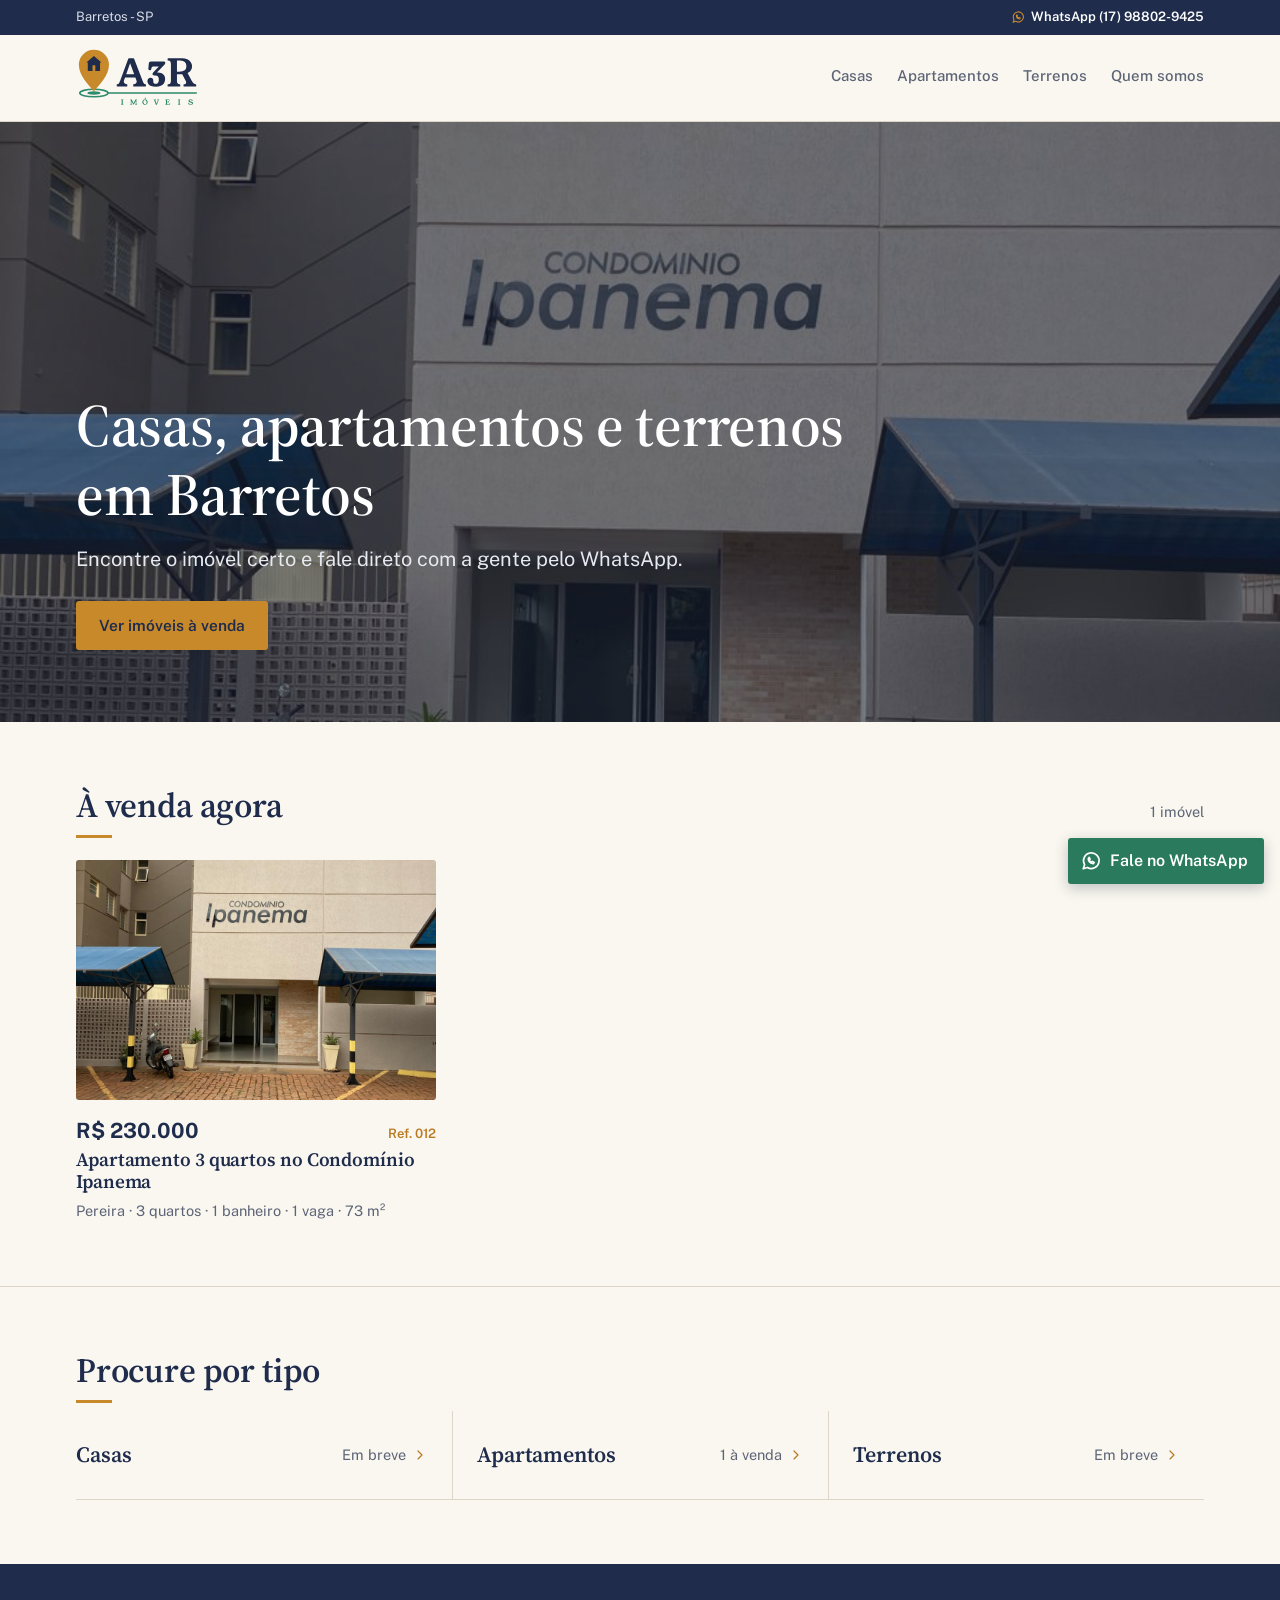
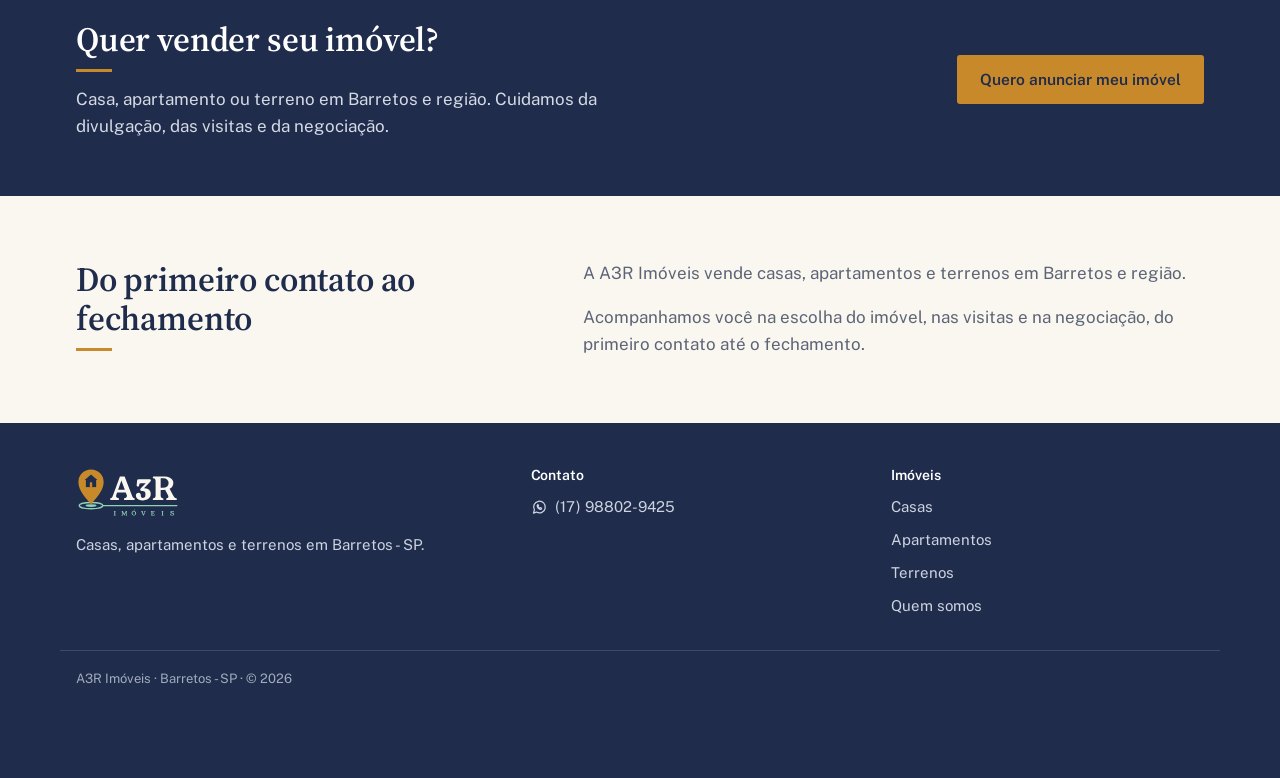
==== commit 6a1242bd: "Add files via upload" ====
--- a/index.html
+++ b/index.html
@@ -4,7 +4,7 @@
   <meta charset="utf-8">
   <meta name="viewport" content="width=device-width, initial-scale=1">
   <title>A3R Imóveis | Casas, apartamentos e terrenos em Barretos</title>
-  <meta name="description" content="Casas, apartamentos e terrenos à venda em Barretos e região. Fale direto com um corretor pelo WhatsApp.">
+  <meta name="description" content="Casas, apartamentos e terrenos à venda em Barretos e região. Fale direto com a gente pelo WhatsApp.">
   <meta property="og:title" content="A3R Imóveis | Barretos - SP">
   <meta property="og:description" content="Casas, apartamentos e terrenos à venda em Barretos e região.">
   <meta property="og:image" content="https://a3rimoveis.com.br/imagens/logo-nova/compartilhar.png">
